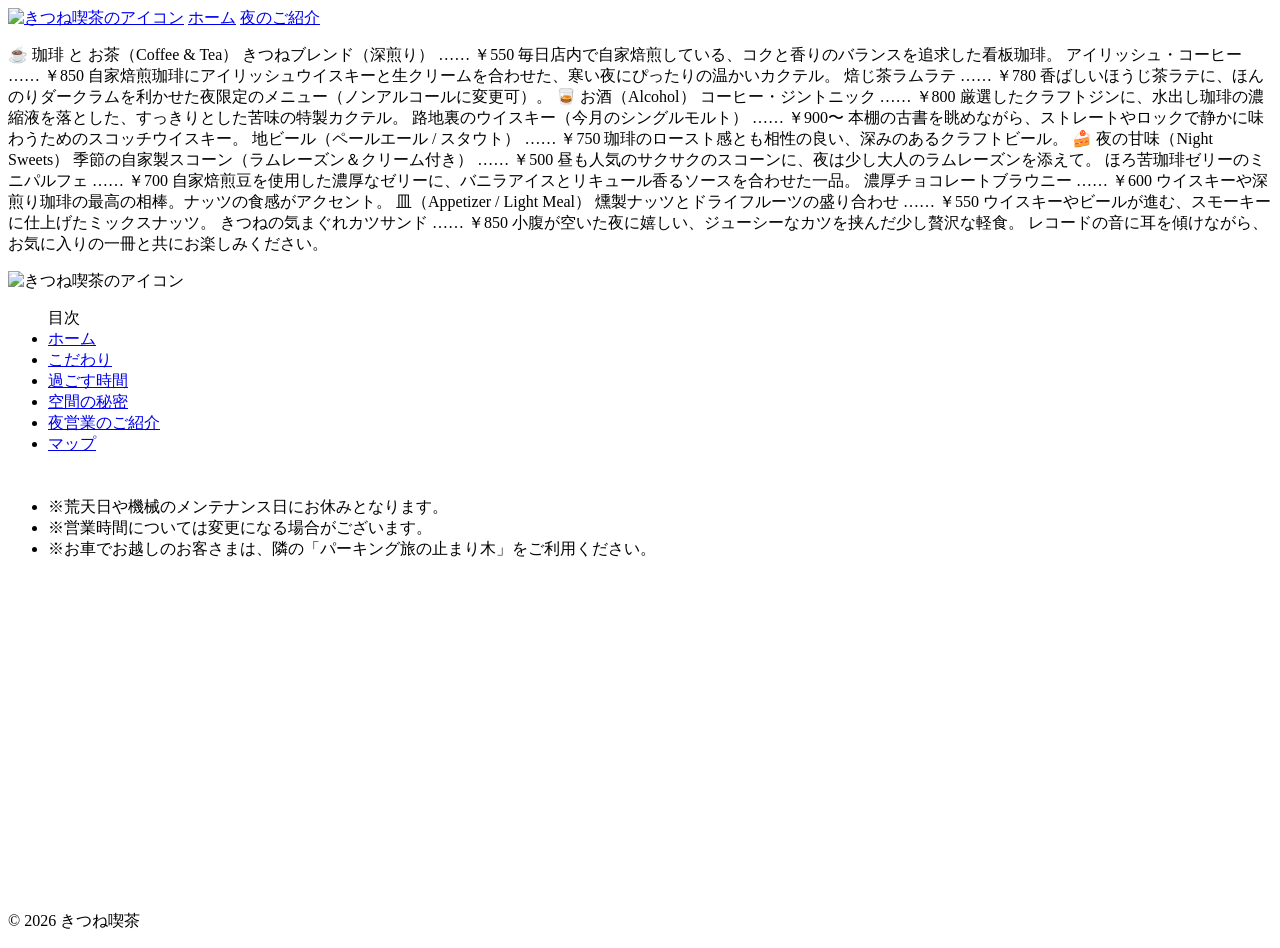
==== menyu.html @ b30e99c3 "flirst commit" ====
<!DOCTYPE html>
<html lang="en">
<head>
    <meta charset="UTF-8">
    <meta name="viewport" content="width=device-width, initial-scale=1.0">
    <title>きつね喫茶</title>

    <!-- ファビコン -->
    <link rel="icon" href="iamge/キツネアイコン3.png" type="image/png">

    <!-- リセットCSS -->
    <link rel="stylesheet" href="reset.css">

    <!-- CSS適用 -->
    <link rel="stylesheet" href="defolt.css">
</head>

<body>
    <!--! header -->
    <header>
        <!-- アイコン表示 -->
       <a href="カフェきつね.html"><img src="iamge/きつね喫茶アイコン.png" alt="きつね喫茶のアイコン"></a>

       <!-- 項目表示 -->
       <a href="カフェきつね.html">ホーム</a>
       <a href="Yoru.html">夜のご紹介</a>
    </header>

       <!--! main -->
    <main>
        <p>
            ☕ 珈琲 と お茶（Coffee & Tea）
きつねブレンド（深煎り） …… ￥550

毎日店内で自家焙煎している、コクと香りのバランスを追求した看板珈琲。

アイリッシュ・コーヒー …… ￥850

自家焙煎珈琲にアイリッシュウイスキーと生クリームを合わせた、寒い夜にぴったりの温かいカクテル。

焙じ茶ラムラテ …… ￥780

香ばしいほうじ茶ラテに、ほんのりダークラムを利かせた夜限定のメニュー（ノンアルコールに変更可）。

🥃 お酒（Alcohol）
コーヒー・ジントニック …… ￥800

厳選したクラフトジンに、水出し珈琲の濃縮液を落とした、すっきりとした苦味の特製カクテル。

路地裏のウイスキー（今月のシングルモルト） …… ￥900〜

本棚の古書を眺めながら、ストレートやロックで静かに味わうためのスコッチウイスキー。

地ビール（ペールエール / スタウト） …… ￥750

珈琲のロースト感とも相性の良い、深みのあるクラフトビール。

🍰 夜の甘味（Night Sweets）
季節の自家製スコーン（ラムレーズン＆クリーム付き） …… ￥500

昼も人気のサクサクのスコーンに、夜は少し大人のラムレーズンを添えて。

ほろ苦珈琲ゼリーのミニパルフェ …… ￥700

自家焙煎豆を使用した濃厚なゼリーに、バニラアイスとリキュール香るソースを合わせた一品。

濃厚チョコレートブラウニー …… ￥600

ウイスキーや深煎り珈琲の最高の相棒。ナッツの食感がアクセント。

皿（Appetizer / Light Meal）
燻製ナッツとドライフルーツの盛り合わせ …… ￥550

ウイスキーやビールが進む、スモーキーに仕上げたミックスナッツ。

きつねの気まぐれカツサンド …… ￥850

小腹が空いた夜に嬉しい、ジューシーなカツを挟んだ少し贅沢な軽食。

レコードの音に耳を傾けながら、お気に入りの一冊と共にお楽しみください。
        </p>
    </main>

    <!--! footer -->
    <footer>
        <!-- アイコン表示 -->
        <img src="iamge/きつね喫茶アイコン.png" alt="きつね喫茶のアイコン">

        <!-- 目次 -->
       <ul>目次
        <li><a href="カフェきつね.html">ホーム</a></li>
        <li><a href="#こだわり">こだわり</a></li>
        <li><a href="過ごす時間">過ごす時間</a></li>
        <li><a href="空間の秘密">空間の秘密</a></li>
        <li><a href="夜営業のご紹介">夜営業のご紹介</a></li>
        <li><a href="マップ">マップ</a></li>
       </ul>

       <!-- 表 -->
        <table>
        <tr>
            <th></th>
            <th></th>
        </tr>
        <tr>
            <td></td>
            <td></td>
        </tr>
        </table>

        <!-- 注意書き -->
         <ul>
            <li>※荒天日や機械のメンテナンス日にお休みとなります。</li>
            <li>※営業時間については変更になる場合がございます。</li>
            <li>※お車でお越しのお客さまは、隣の「パーキング旅の止まり木」をご利用ください。</li>
        </ul>

        <!-- インスタ -->
        <iframe width="560" height="315" src="https://www.youtube.com/embed/iNU5UmIsw38?si=gZ3NhT0NvQMyw4Yq" title="YouTube video player" frameborder="0" allow="accelerometer; autoplay; clipboard-write; encrypted-media; gyroscope; picture-in-picture; web-share" referrerpolicy="strict-origin-when-cross-origin" allowfullscreen></iframe>
        
        <!-- コピーライト -->
        <p>&copy; 2026 きつね喫茶</p>
    </footer>
</body>
</html>
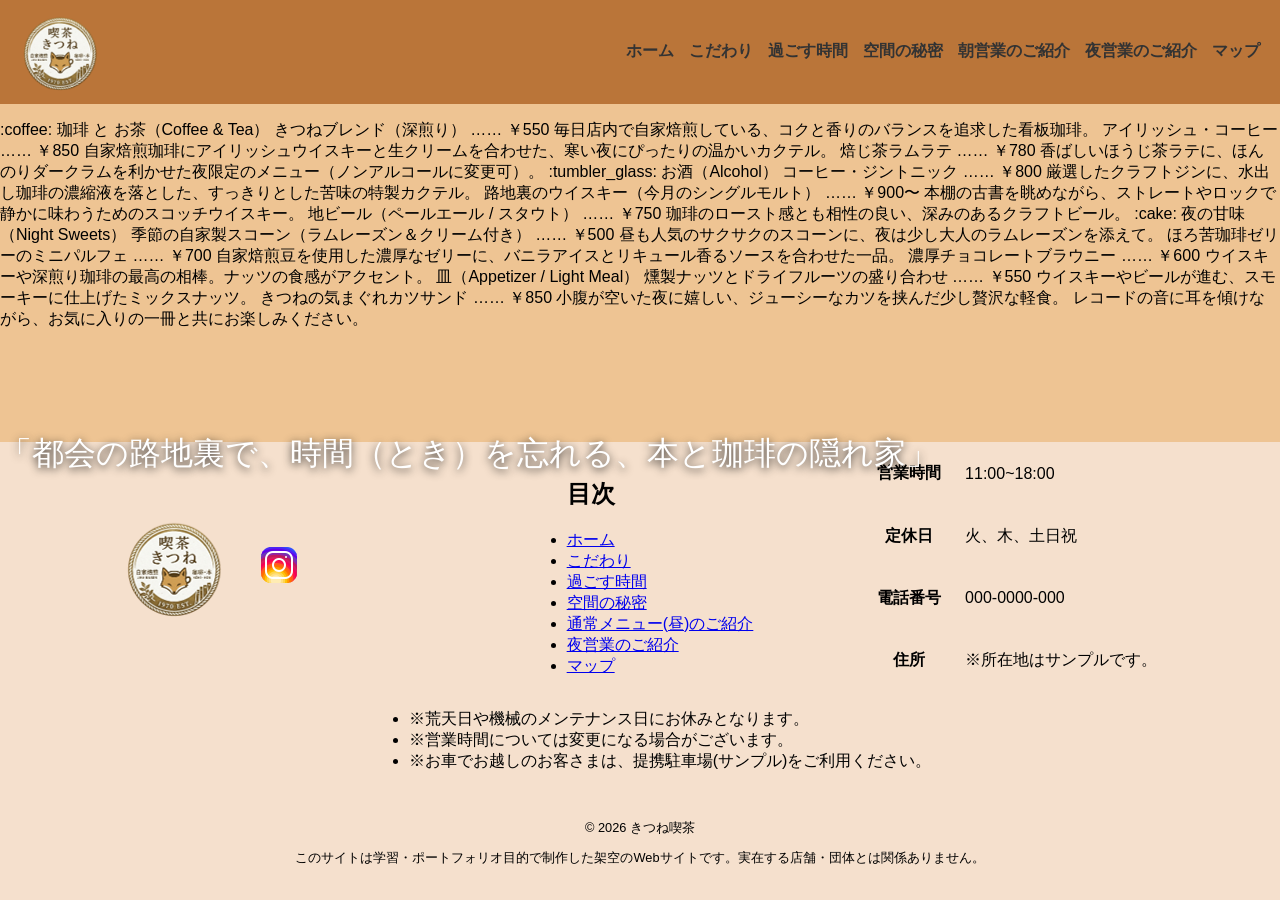
==== commit 3866abe3: "subcommit" ====
--- a/menyu.html
+++ b/menyu.html
@@ -6,120 +6,155 @@
     <title>きつね喫茶</title>
 
     <!-- ファビコン -->
-    <link rel="icon" href="iamge/キツネアイコン3.png" type="image/png">
+    <link rel="icon" href="image/キツネアイコン3.png" type="image/png">
 
     <!-- リセットCSS -->
     <link rel="stylesheet" href="reset.css">
 
     <!-- CSS適用 -->
-    <link rel="stylesheet" href="defolt.css">
+    <link rel="stylesheet" href="css/menyu.css">
 </head>
 
 <body>
     <!--! header -->
     <header>
+    <nav>
         <!-- アイコン表示 -->
-       <a href="カフェきつね.html"><img src="iamge/きつね喫茶アイコン.png" alt="きつね喫茶のアイコン"></a>
-
+       <a class="logo" href="index.html">
+            <img src="image/きつね喫茶アイコン.png" alt="きつね喫茶のアイコン">
+        </a>
+        
        <!-- 項目表示 -->
-       <a href="カフェきつね.html">ホーム</a>
-       <a href="Yoru.html">夜のご紹介</a>
+        <ul class="nav-menu">
+        <li><a href="index.html">ホーム</a></li>
+        <li><a href="#こだわり">こだわり</a></li>
+        <li><a href="#過ごす時間">過ごす時間</a></li>
+        <li><a href="#空間の秘密">空間の秘密</a></li>
+        <li><a href="#通常メニュー(昼)のご紹介">朝営業のご紹介</a></li>
+        <li><a href="#夜営業のご紹介">夜営業のご紹介</a></li>
+        <li><a href="#マップ">マップ</a></li>
+       </ul>
+    </nav>
+    <!-- コンセプトテキスト -->
+        <p class="MainConcept">「都会の路地裏で、時間（とき）を忘れる、本と珈琲の隠れ家」</p>
     </header>
 
-       <!--! main -->
+    <!--! main -->
     <main>
         <p>
-            ☕ 珈琲 と お茶（Coffee & Tea）
-きつねブレンド（深煎り） …… ￥550
+        :coffee: 
+        珈琲 と お茶（Coffee & Tea）
+        きつねブレンド（深煎り） …… ￥550
 
-毎日店内で自家焙煎している、コクと香りのバランスを追求した看板珈琲。
+        毎日店内で自家焙煎している、コクと香りのバランスを追求した看板珈琲。
 
-アイリッシュ・コーヒー …… ￥850
+        アイリッシュ・コーヒー …… ￥850
 
-自家焙煎珈琲にアイリッシュウイスキーと生クリームを合わせた、寒い夜にぴったりの温かいカクテル。
+        自家焙煎珈琲にアイリッシュウイスキーと生クリームを合わせた、寒い夜にぴったりの温かいカクテル。
 
-焙じ茶ラムラテ …… ￥780
+        焙じ茶ラムラテ …… ￥780
 
-香ばしいほうじ茶ラテに、ほんのりダークラムを利かせた夜限定のメニュー（ノンアルコールに変更可）。
+        香ばしいほうじ茶ラテに、ほんのりダークラムを利かせた夜限定のメニュー（ノンアルコールに変更可）。
 
-🥃 お酒（Alcohol）
-コーヒー・ジントニック …… ￥800
+        :tumbler_glass: お酒（Alcohol）
+        コーヒー・ジントニック …… ￥800
 
-厳選したクラフトジンに、水出し珈琲の濃縮液を落とした、すっきりとした苦味の特製カクテル。
+        厳選したクラフトジンに、水出し珈琲の濃縮液を落とした、すっきりとした苦味の特製カクテル。
 
-路地裏のウイスキー（今月のシングルモルト） …… ￥900〜
+        路地裏のウイスキー（今月のシングルモルト） …… ￥900〜
 
-本棚の古書を眺めながら、ストレートやロックで静かに味わうためのスコッチウイスキー。
+        本棚の古書を眺めながら、ストレートやロックで静かに味わうためのスコッチウイスキー。
 
-地ビール（ペールエール / スタウト） …… ￥750
+        地ビール（ペールエール / スタウト） …… ￥750
 
-珈琲のロースト感とも相性の良い、深みのあるクラフトビール。
+        珈琲のロースト感とも相性の良い、深みのあるクラフトビール。
 
-🍰 夜の甘味（Night Sweets）
-季節の自家製スコーン（ラムレーズン＆クリーム付き） …… ￥500
+        :cake: 夜の甘味（Night Sweets）
+        季節の自家製スコーン（ラムレーズン＆クリーム付き） …… ￥500
 
-昼も人気のサクサクのスコーンに、夜は少し大人のラムレーズンを添えて。
+        昼も人気のサクサクのスコーンに、夜は少し大人のラムレーズンを添えて。
 
-ほろ苦珈琲ゼリーのミニパルフェ …… ￥700
+        ほろ苦珈琲ゼリーのミニパルフェ …… ￥700
 
-自家焙煎豆を使用した濃厚なゼリーに、バニラアイスとリキュール香るソースを合わせた一品。
+        自家焙煎豆を使用した濃厚なゼリーに、バニラアイスとリキュール香るソースを合わせた一品。
 
-濃厚チョコレートブラウニー …… ￥600
+        濃厚チョコレートブラウニー …… ￥600
 
-ウイスキーや深煎り珈琲の最高の相棒。ナッツの食感がアクセント。
+        ウイスキーや深煎り珈琲の最高の相棒。ナッツの食感がアクセント。
 
-皿（Appetizer / Light Meal）
-燻製ナッツとドライフルーツの盛り合わせ …… ￥550
+        皿（Appetizer / Light Meal）
+        燻製ナッツとドライフルーツの盛り合わせ …… ￥550
 
-ウイスキーやビールが進む、スモーキーに仕上げたミックスナッツ。
+        ウイスキーやビールが進む、スモーキーに仕上げたミックスナッツ。
 
-きつねの気まぐれカツサンド …… ￥850
+        きつねの気まぐれカツサンド …… ￥850
 
-小腹が空いた夜に嬉しい、ジューシーなカツを挟んだ少し贅沢な軽食。
+        小腹が空いた夜に嬉しい、ジューシーなカツを挟んだ少し贅沢な軽食。
 
-レコードの音に耳を傾けながら、お気に入りの一冊と共にお楽しみください。
+        レコードの音に耳を傾けながら、お気に入りの一冊と共にお楽しみください。
         </p>
     </main>
 
     <!--! footer -->
     <footer>
+    <div class="footer_container">
+        <div class="item">
         <!-- アイコン表示 -->
-        <img src="iamge/きつね喫茶アイコン.png" alt="きつね喫茶のアイコン">
+        <img src="image/きつね喫茶アイコン.png" calt="きつね喫茶のアイコン"class="icon_img">
+
+        <!-- インスタ -->
+        <a href="https://www.instagram.com/p/DavCyarP1g-/?utm_source=ig_web_copy_link&igsh=NTc4MTIwNjQ2YQ=="><img src="image/icons8-インスタグラム-48.png" alt="インスタグラムのアイコン"></a>
+        </div>
 
         <!-- 目次 -->
-       <ul>目次
-        <li><a href="カフェきつね.html">ホーム</a></li>
+         <div class="item">
+       <ul><h2>目次</h2>
+        <li><a href="index.html">ホーム</a></li>
         <li><a href="#こだわり">こだわり</a></li>
-        <li><a href="過ごす時間">過ごす時間</a></li>
-        <li><a href="空間の秘密">空間の秘密</a></li>
-        <li><a href="夜営業のご紹介">夜営業のご紹介</a></li>
-        <li><a href="マップ">マップ</a></li>
+        <li><a href="#過ごす時間">過ごす時間</a></li>
+        <li><a href="#空間の秘密">空間の秘密</a></li>
+        <li><a href="#通常メニュー(昼)のご紹介">通常メニュー(昼)のご紹介</a></li>
+        <li><a href="#夜営業のご紹介">夜営業のご紹介</a></li>
+        <li><a href="#マップ">マップ</a></li>
        </ul>
+       </div>
+
 
        <!-- 表 -->
         <table>
         <tr>
-            <th></th>
-            <th></th>
+            <th>営業時間</th>
+            <td>11:00~18:00</td>
         </tr>
         <tr>
-            <td></td>
-            <td></td>
+            <th>定休日</th>
+            <td>火、木、土日祝</td>
+        </tr>
+        <tr>
+            <th>電話番号</th>
+            <td>000-0000-000</td>
+        </tr>
+        <tr>
+            <th>住所</th>
+            <td>※所在地はサンプルです。</td>
         </tr>
         </table>
-
+        </div>
         <!-- 注意書き -->
+         <div class="tyuui">
          <ul>
             <li>※荒天日や機械のメンテナンス日にお休みとなります。</li>
             <li>※営業時間については変更になる場合がございます。</li>
-            <li>※お車でお越しのお客さまは、隣の「パーキング旅の止まり木」をご利用ください。</li>
+            <li>※お車でお越しのお客さまは、提携駐車場(サンプル)をご利用ください。</li>
         </ul>
+        </div>
 
-        <!-- インスタ -->
-        <iframe width="560" height="315" src="https://www.youtube.com/embed/iNU5UmIsw38?si=gZ3NhT0NvQMyw4Yq" title="YouTube video player" frameborder="0" allow="accelerometer; autoplay; clipboard-write; encrypted-media; gyroscope; picture-in-picture; web-share" referrerpolicy="strict-origin-when-cross-origin" allowfullscreen></iframe>
         
         <!-- コピーライト -->
+         <div class="copy">
         <p>&copy; 2026 きつね喫茶</p>
+        <p>このサイトは学習・ポートフォリオ目的で制作した架空のWebサイトです。実在する店舗・団体とは関係ありません。</p>
+        </div>
     </footer>
 </body>
 </html>
--- a/css/menyu.css
+++ b/css/menyu.css
@@ -0,0 +1,244 @@
+@charset "UTF-8";
+
+/* 全体の設定 */
+
+body{
+    font-family: sans-serif;
+    margin: 0;
+    background-color: rgb(238, 196, 147);
+    width: 100%;
+    
+}
+
+.text_tyuuou{
+    text-align: center;
+    margin: 15px 0;
+}
+
+.img_tyuuou{
+    margin: 0 auto;
+}
+
+/* footerを一番下にする設定 */
+body {
+  margin: 0;
+  display: flex;
+  flex-direction: column;
+  min-height: 100vh; /* 画面全体の高さを最低限確保する */
+}
+
+main {
+  flex: 1; /* 残りのスペースをmainがすべて引き伸ばして埋める */
+}
+
+/** header */
+
+/* header {
+    background-image: url(../image/試作3.jgp.jpg);
+    background-repeat: no-repeat;
+    background-size: cover;
+    background-position: center;
+    height: 600px;
+    position: relative; 
+} */
+
+/* ナビゲーションメニュー */
+nav {
+    position: sticky;
+    top: 0;
+    z-index: 1000;
+    display: flex;
+    justify-content: space-between; /* ロゴを左、メニューを右に */
+    align-items: center;
+    background-color: rgb(186, 117, 57); /* 帯の背景色 */
+    padding: 10px 20px;
+    width: 100%;
+    box-sizing: border-box
+}
+/* メニューの横並び */
+.nav-menu {
+    display: flex;
+    list-style: none;
+    gap: 15px;
+    margin: 0;
+}
+
+.nav-menu a {
+    text-decoration: none;
+    color: #333;
+    font-weight: bold;
+}
+
+/* アイコン、ロゴ */
+.logo {
+    /* 変更箇所: fixedを削除し、flexの子要素として配置 */
+    position: static; 
+    display: flex;
+    align-items: center;
+}
+
+.logo img {
+    width: 80px;
+}
+
+/* --- コンセプトテキスト --- */
+.MainConcept {
+    position: absolute;
+    top: 400px;
+    font-size: 2rem;
+    color: #FFFFFF;
+    text-shadow: 0 2px 8px rgba(0, 0, 0, 0.85);
+}
+
+/** main */
+
+
+
+/** footer */
+
+footer{
+    background-color: rgb(245, 224, 205);
+}
+
+.footer_container{
+    display: grid;
+    grid-template-columns: 1fr 1fr 1fr;
+}
+.item{
+    display: flex;
+    gap: 30px;
+    justify-content: center;
+    align-items: center;
+}
+
+.icon_img{
+    width: 102px;
+    height: 107px;
+}
+
+h3{
+    margin: 0;
+}
+table {
+    width: 100%;
+}
+
+th{
+    white-space: nowrap;
+}
+
+
+.tyuui{
+  width: fit-content; /* 中身の最大幅に合わせる*/
+  margin: 0 auto;     /*上下は0、左右を自動中央揃え */
+  padding-left: 20px; /* 箇条書きのポインタ（点）のスペース */
+}
+
+.copy{
+text-align: center;
+    padding: 20px 0;
+    font-size: 0.8rem;
+}
+
+/* ページ内リンク */
+#こだわり{
+
+}
+
+#過ごす時間{
+
+}
+
+#空間の秘密{
+
+}
+
+#マップ{
+
+}
+
+#夜営業のご紹介{
+
+}
+
+#朝営業のご紹介{
+
+}
+
+/* スマホ版表示 */
+@media (max-width: 700px) {
+
+    /* header */
+    header{
+        min-height: 400px; 
+    }
+
+    nav {
+        flex-wrap: wrap;
+        justify-content: center;
+        gap: 10px;
+    }
+    .nav-menu {
+        flex-wrap: wrap;
+        justify-content: center;
+        gap: 8px 14px;
+        font-size: 0.8rem;
+    }
+    .logo img {
+        width: 50px;
+    }
+    header {
+        height: auto;
+        padding-bottom: 30px;
+    }
+    .MainConcept {
+        position: static;
+        margin-top: 150px;
+        font-size: 1.2rem;
+        text-align: center;
+        padding: 0 15px;
+    }
+    /* main */
+    .container {
+        flex-direction: column;
+        align-items: flex-start;
+    }
+    .container img {
+        width: 100%;
+        max-width: 100%;
+        height: auto;
+    }
+    .two_img_right {
+        order: 0; /* 画像を上にしたいので順番をリセット */
+    }
+    .one {
+        order: 1; /* テキストは画像の後(下)に来るように */
+    }
+    main h2 {
+        text-align: center;
+    }
+    .text_right {
+        text-align: center;
+    }
+    /* 朝営業、夜営業の画像調整 */
+    .eigyou_img img {
+    width: 100%;
+    height: 300px;
+    object-fit: cover;
+    object-position: center; /* 画像の右側を優先して見せる */
+    }
+    /* マップのサイズ調整 */
+    .map_tyuuou {
+        width: 100%;
+        height: 300px;
+        max-width: 100%;
+    }
+    /* footerの調整 */
+    .footer_container {
+
+        grid-template-columns: 1fr; /* 3列 → 1列に */
+
+        gap: 20px;
+
+    }
+}
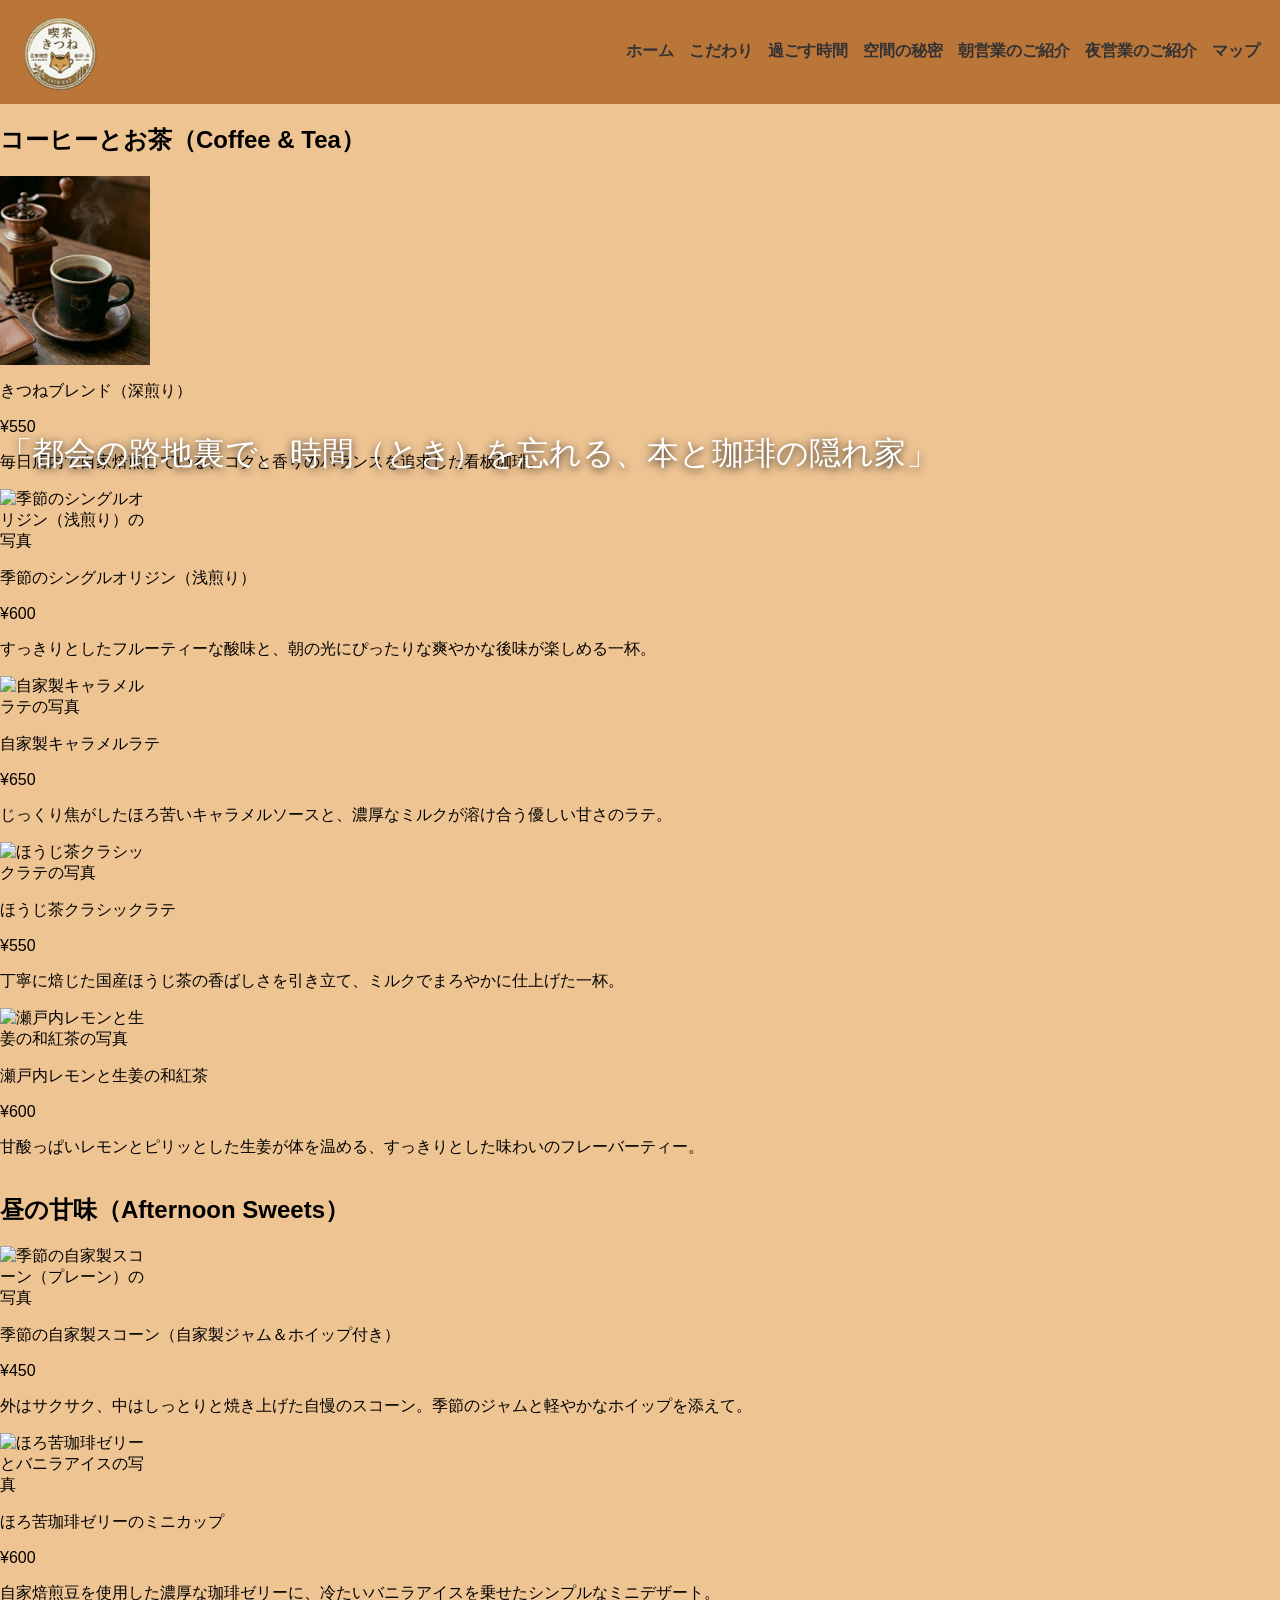
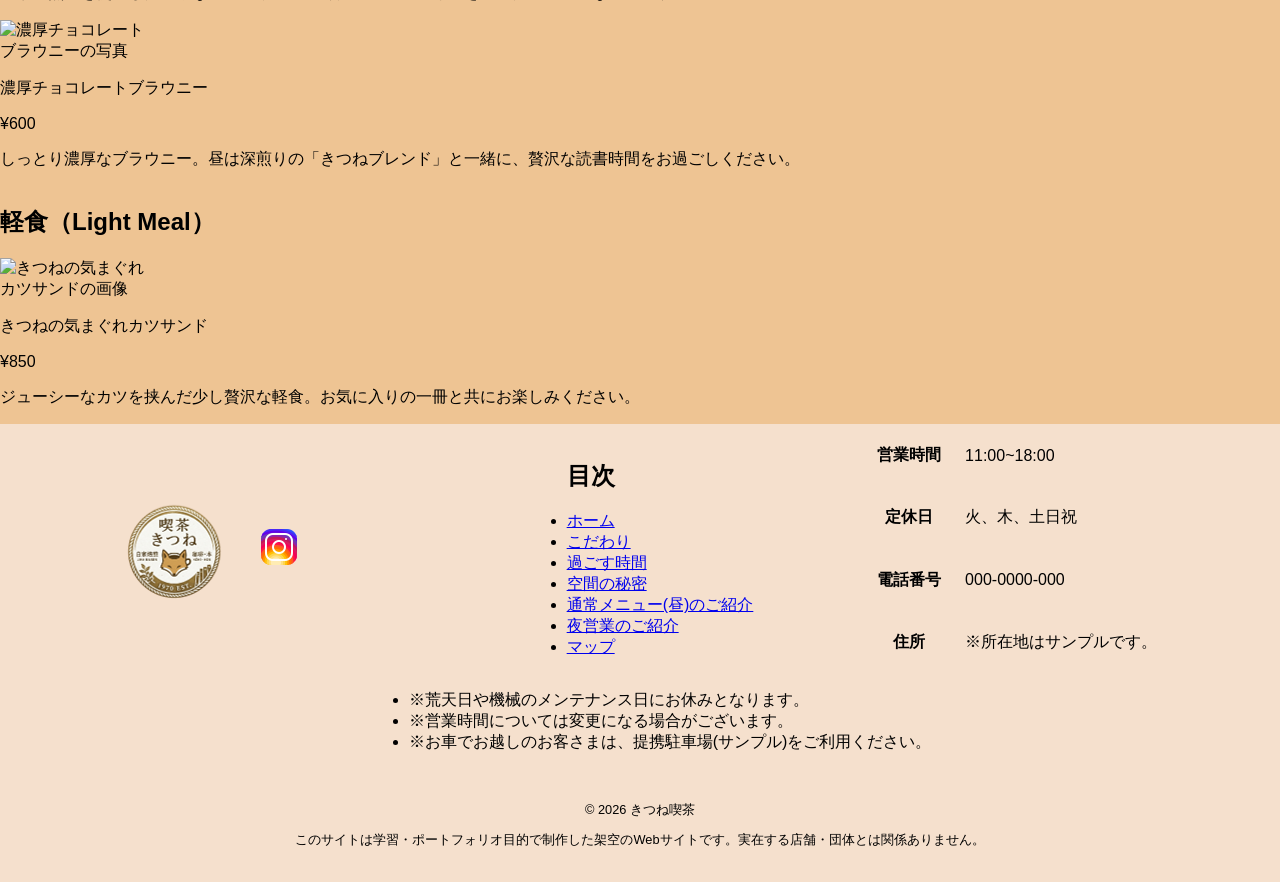
==== commit 8666ff19: "before img" ====
--- a/menyu.html
+++ b/menyu.html
@@ -1,5 +1,6 @@
 <!DOCTYPE html>
 <html lang="en">
+
 <head>
     <meta charset="UTF-8">
     <meta name="viewport" content="width=device-width, initial-scale=1.0">
@@ -18,143 +19,194 @@
 <body>
     <!--! header -->
     <header>
-    <nav>
-        <!-- アイコン表示 -->
-       <a class="logo" href="index.html">
-            <img src="image/きつね喫茶アイコン.png" alt="きつね喫茶のアイコン">
-        </a>
-        
-       <!-- 項目表示 -->
-        <ul class="nav-menu">
-        <li><a href="index.html">ホーム</a></li>
-        <li><a href="#こだわり">こだわり</a></li>
-        <li><a href="#過ごす時間">過ごす時間</a></li>
-        <li><a href="#空間の秘密">空間の秘密</a></li>
-        <li><a href="#通常メニュー(昼)のご紹介">朝営業のご紹介</a></li>
-        <li><a href="#夜営業のご紹介">夜営業のご紹介</a></li>
-        <li><a href="#マップ">マップ</a></li>
-       </ul>
-    </nav>
-    <!-- コンセプトテキスト -->
+        <nav>
+            <!-- アイコン表示 -->
+            <a class="logo" href="index.html">
+                <img src="image/きつね喫茶アイコン.png" alt="きつね喫茶のアイコン">
+            </a>
+
+            <!-- 項目表示 -->
+            <ul class="nav-menu">
+                <li><a href="index.html">ホーム</a></li>
+                <li><a href="#こだわり">こだわり</a></li>
+                <li><a href="#過ごす時間">過ごす時間</a></li>
+                <li><a href="#空間の秘密">空間の秘密</a></li>
+                <li><a href="#通常メニュー(昼)のご紹介">朝営業のご紹介</a></li>
+                <li><a href="#夜営業のご紹介">夜営業のご紹介</a></li>
+                <li><a href="#マップ">マップ</a></li>
+            </ul>
+        </nav>
+        <!-- コンセプトテキスト -->
         <p class="MainConcept">「都会の路地裏で、時間（とき）を忘れる、本と珈琲の隠れ家」</p>
     </header>
 
     <!--! main -->
     <main>
-        <p>
-        :coffee: 
-        珈琲 と お茶（Coffee & Tea）
-        きつねブレンド（深煎り） …… ￥550
-
-        毎日店内で自家焙煎している、コクと香りのバランスを追求した看板珈琲。
-
-        アイリッシュ・コーヒー …… ￥850
-
-        自家焙煎珈琲にアイリッシュウイスキーと生クリームを合わせた、寒い夜にぴったりの温かいカクテル。
-
-        焙じ茶ラムラテ …… ￥780
-
-        香ばしいほうじ茶ラテに、ほんのりダークラムを利かせた夜限定のメニュー（ノンアルコールに変更可）。
-
-        :tumbler_glass: お酒（Alcohol）
-        コーヒー・ジントニック …… ￥800
-
-        厳選したクラフトジンに、水出し珈琲の濃縮液を落とした、すっきりとした苦味の特製カクテル。
-
-        路地裏のウイスキー（今月のシングルモルト） …… ￥900〜
-
-        本棚の古書を眺めながら、ストレートやロックで静かに味わうためのスコッチウイスキー。
-
-        地ビール（ペールエール / スタウト） …… ￥750
-
-        珈琲のロースト感とも相性の良い、深みのあるクラフトビール。
-
-        :cake: 夜の甘味（Night Sweets）
-        季節の自家製スコーン（ラムレーズン＆クリーム付き） …… ￥500
-
-        昼も人気のサクサクのスコーンに、夜は少し大人のラムレーズンを添えて。
-
-        ほろ苦珈琲ゼリーのミニパルフェ …… ￥700
-
-        自家焙煎豆を使用した濃厚なゼリーに、バニラアイスとリキュール香るソースを合わせた一品。
-
-        濃厚チョコレートブラウニー …… ￥600
-
-        ウイスキーや深煎り珈琲の最高の相棒。ナッツの食感がアクセント。
-
-        皿（Appetizer / Light Meal）
-        燻製ナッツとドライフルーツの盛り合わせ …… ￥550
-
-        ウイスキーやビールが進む、スモーキーに仕上げたミックスナッツ。
-
-        きつねの気まぐれカツサンド …… ￥850
-
-        小腹が空いた夜に嬉しい、ジューシーなカツを挟んだ少し贅沢な軽食。
-
-        レコードの音に耳を傾けながら、お気に入りの一冊と共にお楽しみください。
-        </p>
+        <!-- カテゴリ -->
+        <h2>コーヒーとお茶（Coffee & Tea）</h2>
+        <div class="coffee_gintonic">
+            <!-- きつねブレンド（深煎り） -->
+            <div class="menyu_item">
+                <img class="img_size" src="image/ktune_simple.png" alt="きつねブレンド（深煎り）の写真">
+                <div class="menyu_body">
+                    <p class="menyu_name">きつねブレンド（深煎り）</p>
+                    <p class="menyu_price">¥550</p>
+                    <p class="menyu_describe">毎日店内で自家焙煎している、コクと香りのバランスを追求した看板珈琲。</p>
+                </div>
+            </div>
+
+            <!-- 季節のシングルオリジン（浅煎り） -->
+            <div class="menyu_item">
+                <img class="img_size" src="image/single_origin.png" alt="季節のシングルオリジン（浅煎り）の写真">
+                <div class="menyu_body">
+                    <p class="menyu_name">季節のシングルオリジン（浅煎り）</p>
+                    <p class="menyu_price">¥600</p>
+                    <p class="menyu_describe">すっきりとしたフルーティーな酸味と、朝の光にぴったりな爽やかな後味が楽しめる一杯。</p>
+                </div>
+            </div>
+
+            <!-- 自家製キャラメルラテ -->
+            <div class="menyu_item">
+                <img class="img_size" src="image/caramel_latte.png" alt="自家製キャラメルラテの写真">
+                <div class="menyu_body">
+                    <p class="menyu_name">自家製キャラメルラテ</p>
+                    <p class="menyu_price">¥650</p>
+                    <p class="menyu_describe">じっくり焦がしたほろ苦いキャラメルソースと、濃厚なミルクが溶け合う優しい甘さのラテ。</p>
+                </div>
+            </div>
+
+            <!-- ほうじ茶クラシックラテ -->
+            <div class="menyu_item">
+                <img class="img_size" src="image/hojicha_latte.png" alt="ほうじ茶クラシックラテの写真">
+                <div class="menyu_body">
+                    <p class="menyu_name">ほうじ茶クラシックラテ</p>
+                    <p class="menyu_price">¥550</p>
+                    <p class="menyu_describe">丁寧に焙じた国産ほうじ茶の香ばしさを引き立て、ミルクでまろやかに仕上げた一杯。</p>
+                </div>
+            </div>
+
+            <!-- 瀬戸内レモンと生姜の和紅茶 -->
+            <div class="menyu_item">
+                <img class="img_size" src="image/wakocha.png" alt="瀬戸内レモンと生姜の和紅茶の写真">
+                <div class="menyu_body">
+                    <p class="menyu_name">瀬戸内レモンと生姜の和紅茶</p>
+                    <p class="menyu_price">¥600</p>
+                    <p class="menyu_describe">甘酸っぱいレモンとピリッとした生姜が体を温める、すっきりとした味わいのフレーバーティー。</p>
+                </div>
+            </div>
+        </div>
+        <!-- カテゴリ -->
+        <h2>昼の甘味（Afternoon Sweets）</h2>
+        <div class="AfternoonSweets_grid">
+        <!-- 季節の自家製スコーン（プレーン） -->
+            <div class="menyu_item">
+                <img class="img_size" src="image/scone_plain.png" alt="季節の自家製スコーン（プレーン）の写真">
+                <div class="menyu_body">
+                    <p class="menyu_name">季節の自家製スコーン（自家製ジャム＆ホイップ付き）</p>
+                    <p class="menyu_price">¥450</p>
+                    <p class="menyu_describe">外はサクサク、中はしっとりと焼き上げた自慢のスコーン。季節のジャムと軽やかなホイップを添えて。</p>
+                </div>
+            </div>
+
+        <!-- ほろ苦珈琲ゼリーとバニラアイス -->
+            <div class="menyu_item">
+                <img class="img_size" src="image/coffee_jelly_day.png" alt="ほろ苦珈琲ゼリーとバニラアイスの写真">
+                <div class="menyu_body">
+                    <p class="menyu_name">ほろ苦珈琲ゼリーのミニカップ</p>
+                    <p class="menyu_price">¥600</p>
+                    <p class="menyu_describe">自家焙煎豆を使用した濃厚な珈琲ゼリーに、冷たいバニラアイスを乗せたシンプルなミニデザート。</p>
+                </div>
+            </div>
+
+        <!-- 濃厚チョコレートブラウニー -->
+            <div class="menyu_item">
+                <img class="img_size" src="image/brownie.png" alt="濃厚チョコレートブラウニーの写真">
+                <div class="menyu_body">
+                    <p class="menyu_name">濃厚チョコレートブラウニー</p>
+                    <p class="menyu_price">¥600</p>
+                    <p class="menyu_describe">しっとり濃厚なブラウニー。昼は深煎りの「きつねブレンド」と一緒に、贅沢な読書時間をお過ごしください。</p>
+                </div>
+            </div>
+        </div>
+        
+        <!-- カテゴリ -->
+        <h2>軽食（Light Meal）</h2>
+        <div class="LightMeal_grid">
+            <!-- きつねの気まぐれカツサンド -->
+            <div class="menyu_item">
+                <img class="img_size" src="image/katsu_sandwich.png" alt="きつねの気まぐれカツサンドの画像">
+                <div class="menyu_body">
+                    <p class="menyu_name">きつねの気まぐれカツサンド</p>
+                    <p class="menyu_price">¥850</p>
+                    <p class="menyu_describe">ジューシーなカツを挟んだ少し贅沢な軽食。お気に入りの一冊と共にお楽しみください。</p>
+                </div>
+            </div>
+        </div>
     </main>
 
     <!--! footer -->
     <footer>
-    <div class="footer_container">
-        <div class="item">
-        <!-- アイコン表示 -->
-        <img src="image/きつね喫茶アイコン.png" calt="きつね喫茶のアイコン"class="icon_img">
-
-        <!-- インスタ -->
-        <a href="https://www.instagram.com/p/DavCyarP1g-/?utm_source=ig_web_copy_link&igsh=NTc4MTIwNjQ2YQ=="><img src="image/icons8-インスタグラム-48.png" alt="インスタグラムのアイコン"></a>
-        </div>
-
-        <!-- 目次 -->
-         <div class="item">
-       <ul><h2>目次</h2>
-        <li><a href="index.html">ホーム</a></li>
-        <li><a href="#こだわり">こだわり</a></li>
-        <li><a href="#過ごす時間">過ごす時間</a></li>
-        <li><a href="#空間の秘密">空間の秘密</a></li>
-        <li><a href="#通常メニュー(昼)のご紹介">通常メニュー(昼)のご紹介</a></li>
-        <li><a href="#夜営業のご紹介">夜営業のご紹介</a></li>
-        <li><a href="#マップ">マップ</a></li>
-       </ul>
-       </div>
-
-
-       <!-- 表 -->
-        <table>
-        <tr>
-            <th>営業時間</th>
-            <td>11:00~18:00</td>
-        </tr>
-        <tr>
-            <th>定休日</th>
-            <td>火、木、土日祝</td>
-        </tr>
-        <tr>
-            <th>電話番号</th>
-            <td>000-0000-000</td>
-        </tr>
-        <tr>
-            <th>住所</th>
-            <td>※所在地はサンプルです。</td>
-        </tr>
-        </table>
+        <div class="footer_container">
+            <div class="item">
+                <!-- アイコン表示 -->
+                <img src="image/きつね喫茶アイコン.png" calt="きつね喫茶のアイコン" class="icon_img">
+
+                <!-- インスタ -->
+                <a href="https://www.instagram.com/p/DavCyarP1g-/?utm_source=ig_web_copy_link&igsh=NTc4MTIwNjQ2YQ=="><img
+                        src="image/icons8-インスタグラム-48.png" alt="インスタグラムのアイコン"></a>
+            </div>
+
+            <!-- 目次 -->
+            <div class="item">
+                <ul>
+                    <h2>目次</h2>
+                    <li><a href="index.html">ホーム</a></li>
+                    <li><a href="#こだわり">こだわり</a></li>
+                    <li><a href="#過ごす時間">過ごす時間</a></li>
+                    <li><a href="#空間の秘密">空間の秘密</a></li>
+                    <li><a href="#通常メニュー(昼)のご紹介">通常メニュー(昼)のご紹介</a></li>
+                    <li><a href="#夜営業のご紹介">夜営業のご紹介</a></li>
+                    <li><a href="#マップ">マップ</a></li>
+                </ul>
+            </div>
+
+
+            <!-- 表 -->
+            <table>
+                <tr>
+                    <th>営業時間</th>
+                    <td>11:00~18:00</td>
+                </tr>
+                <tr>
+                    <th>定休日</th>
+                    <td>火、木、土日祝</td>
+                </tr>
+                <tr>
+                    <th>電話番号</th>
+                    <td>000-0000-000</td>
+                </tr>
+                <tr>
+                    <th>住所</th>
+                    <td>※所在地はサンプルです。</td>
+                </tr>
+            </table>
         </div>
         <!-- 注意書き -->
-         <div class="tyuui">
-         <ul>
-            <li>※荒天日や機械のメンテナンス日にお休みとなります。</li>
-            <li>※営業時間については変更になる場合がございます。</li>
-            <li>※お車でお越しのお客さまは、提携駐車場(サンプル)をご利用ください。</li>
-        </ul>
-        </div>
-
-        
+        <div class="tyuui">
+            <ul>
+                <li>※荒天日や機械のメンテナンス日にお休みとなります。</li>
+                <li>※営業時間については変更になる場合がございます。</li>
+                <li>※お車でお越しのお客さまは、提携駐車場(サンプル)をご利用ください。</li>
+            </ul>
+        </div>
+
+
         <!-- コピーライト -->
-         <div class="copy">
-        <p>&copy; 2026 きつね喫茶</p>
-        <p>このサイトは学習・ポートフォリオ目的で制作した架空のWebサイトです。実在する店舗・団体とは関係ありません。</p>
+        <div class="copy">
+            <p>&copy; 2026 きつね喫茶</p>
+            <p>このサイトは学習・ポートフォリオ目的で制作した架空のWebサイトです。実在する店舗・団体とは関係ありません。</p>
         </div>
     </footer>
 </body>
+
 </html>
--- a/css/menyu.css
+++ b/css/menyu.css
@@ -91,8 +91,39 @@
 }
 
 /** main */
-
-
+/* カテゴリ分け */
+.CoffeeTea_grid{
+    display: grid;
+    grid-template-columns: repeat()1fr,1fr,1fr;
+    gap: 30px;
+}
+.LightMeal_grid{
+    display: grid;
+    grid-template-columns: repeat()1fr,1fr,1fr;
+    gap: 30px;
+}
+/* 商品 */
+.menyu_item{
+    display: flex;
+    flex-direction: column;
+}
+/* 画像調整 */
+.img_size{
+    width: 150px;
+    height: auto;
+}
+/* 商品名 */
+.menyu_name{
+    font-weight: 450;
+}
+/* 商品価格 */
+.menyu_price{
+
+}
+/* 商品説明 */
+.menyu_describe{
+
+}
 
 /** footer */
 
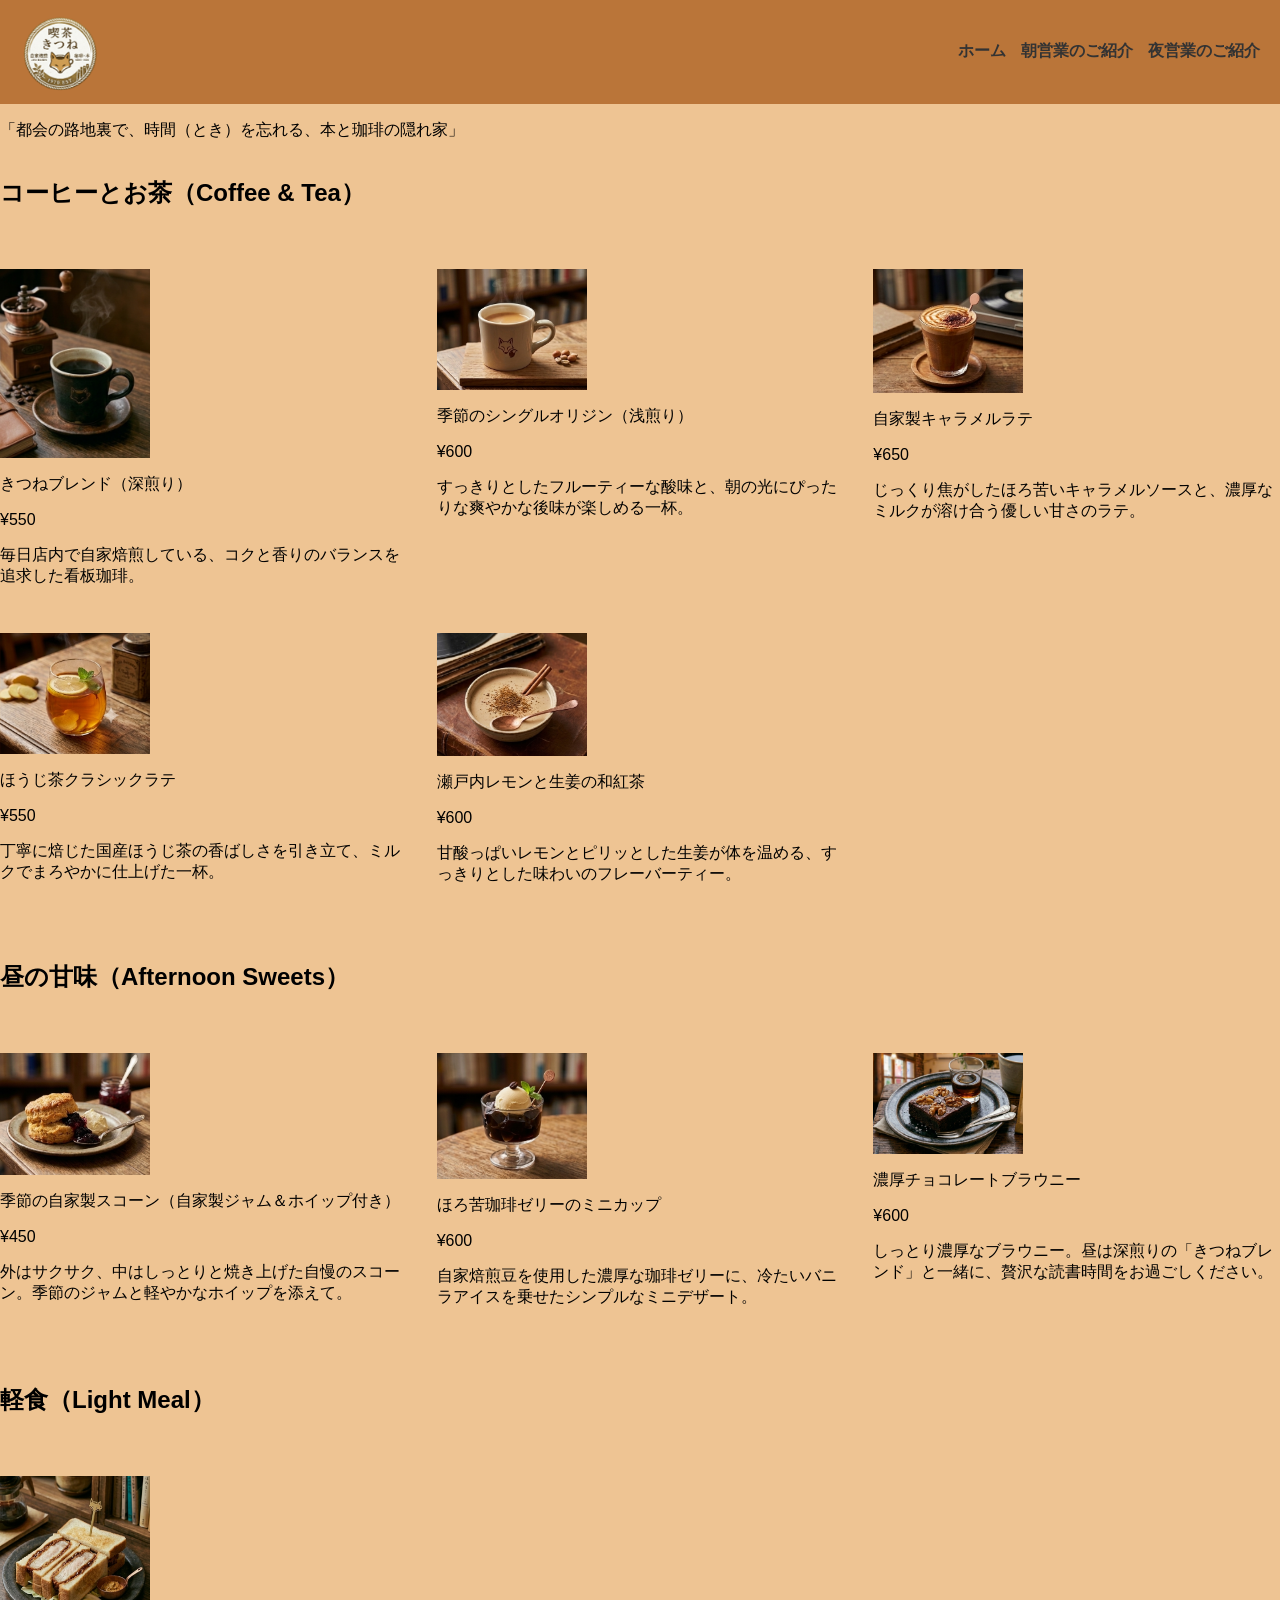
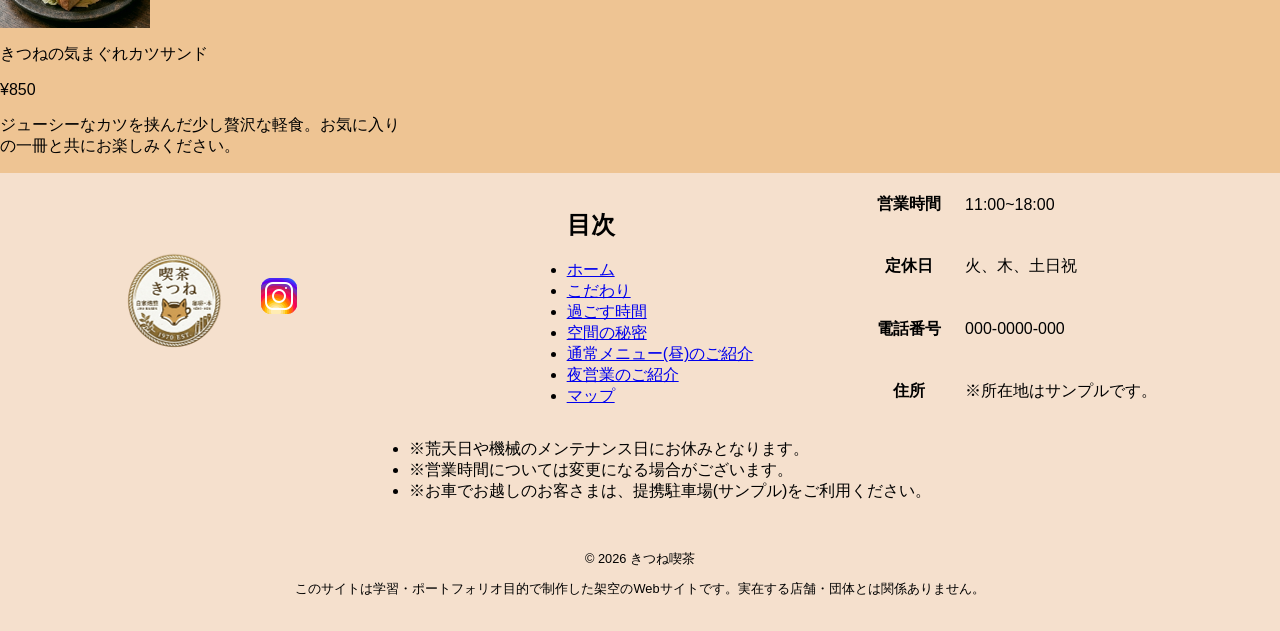
==== commit 95662cd9: "menyutuika" ====
--- a/menyu.html
+++ b/menyu.html
@@ -28,12 +28,8 @@
             <!-- 項目表示 -->
             <ul class="nav-menu">
                 <li><a href="index.html">ホーム</a></li>
-                <li><a href="#こだわり">こだわり</a></li>
-                <li><a href="#過ごす時間">過ごす時間</a></li>
-                <li><a href="#空間の秘密">空間の秘密</a></li>
-                <li><a href="#通常メニュー(昼)のご紹介">朝営業のご紹介</a></li>
-                <li><a href="#夜営業のご紹介">夜営業のご紹介</a></li>
-                <li><a href="#マップ">マップ</a></li>
+                <li><a href="menyu.html">朝営業のご紹介</a></li>
+                <li><a href="Yoru.html">夜営業のご紹介</a></li>
             </ul>
         </nav>
         <!-- コンセプトテキスト -->
@@ -42,9 +38,10 @@
 
     <!--! main -->
     <main>
+        <div class="main_grid">
         <!-- カテゴリ -->
         <h2>コーヒーとお茶（Coffee & Tea）</h2>
-        <div class="coffee_gintonic">
+        <div class="CoffeeTea_grid">
             <!-- きつねブレンド（深煎り） -->
             <div class="menyu_item">
                 <img class="img_size" src="image/ktune_simple.png" alt="きつねブレンド（深煎り）の写真">
@@ -57,7 +54,7 @@
 
             <!-- 季節のシングルオリジン（浅煎り） -->
             <div class="menyu_item">
-                <img class="img_size" src="image/single_origin.png" alt="季節のシングルオリジン（浅煎り）の写真">
+                <img class="img_size" src="image/singruorijin.png" alt="季節のシングルオリジン（浅煎り）の写真">
                 <div class="menyu_body">
                     <p class="menyu_name">季節のシングルオリジン（浅煎り）</p>
                     <p class="menyu_price">¥600</p>
@@ -67,7 +64,7 @@
 
             <!-- 自家製キャラメルラテ -->
             <div class="menyu_item">
-                <img class="img_size" src="image/caramel_latte.png" alt="自家製キャラメルラテの写真">
+                <img class="img_size" src="image/kyarameru.png" alt="自家製キャラメルラテの写真">
                 <div class="menyu_body">
                     <p class="menyu_name">自家製キャラメルラテ</p>
                     <p class="menyu_price">¥650</p>
@@ -77,7 +74,7 @@
 
             <!-- ほうじ茶クラシックラテ -->
             <div class="menyu_item">
-                <img class="img_size" src="image/hojicha_latte.png" alt="ほうじ茶クラシックラテの写真">
+                <img class="img_size" src="image/kurasikku.png" alt="ほうじ茶クラシックラテの写真">
                 <div class="menyu_body">
                     <p class="menyu_name">ほうじ茶クラシックラテ</p>
                     <p class="menyu_price">¥550</p>
@@ -87,7 +84,7 @@
 
             <!-- 瀬戸内レモンと生姜の和紅茶 -->
             <div class="menyu_item">
-                <img class="img_size" src="image/wakocha.png" alt="瀬戸内レモンと生姜の和紅茶の写真">
+                <img class="img_size" src="image/wakoutya.png" alt="瀬戸内レモンと生姜の和紅茶の写真">
                 <div class="menyu_body">
                     <p class="menyu_name">瀬戸内レモンと生姜の和紅茶</p>
                     <p class="menyu_price">¥600</p>
@@ -100,7 +97,7 @@
         <div class="AfternoonSweets_grid">
         <!-- 季節の自家製スコーン（プレーン） -->
             <div class="menyu_item">
-                <img class="img_size" src="image/scone_plain.png" alt="季節の自家製スコーン（プレーン）の写真">
+                <img class="img_size" src="image/hirusuko-n.png" alt="季節の自家製スコーン（プレーン）の写真">
                 <div class="menyu_body">
                     <p class="menyu_name">季節の自家製スコーン（自家製ジャム＆ホイップ付き）</p>
                     <p class="menyu_price">¥450</p>
@@ -110,7 +107,7 @@
 
         <!-- ほろ苦珈琲ゼリーとバニラアイス -->
             <div class="menyu_item">
-                <img class="img_size" src="image/coffee_jelly_day.png" alt="ほろ苦珈琲ゼリーとバニラアイスの写真">
+                <img class="img_size" src="image/coofeezeri-.png" alt="ほろ苦珈琲ゼリーとバニラアイスの写真">
                 <div class="menyu_body">
                     <p class="menyu_name">ほろ苦珈琲ゼリーのミニカップ</p>
                     <p class="menyu_price">¥600</p>
@@ -120,7 +117,7 @@
 
         <!-- 濃厚チョコレートブラウニー -->
             <div class="menyu_item">
-                <img class="img_size" src="image/brownie.png" alt="濃厚チョコレートブラウニーの写真">
+                <img class="img_size" src="image/browne.png" alt="濃厚チョコレートブラウニーの写真">
                 <div class="menyu_body">
                     <p class="menyu_name">濃厚チョコレートブラウニー</p>
                     <p class="menyu_price">¥600</p>
@@ -134,13 +131,14 @@
         <div class="LightMeal_grid">
             <!-- きつねの気まぐれカツサンド -->
             <div class="menyu_item">
-                <img class="img_size" src="image/katsu_sandwich.png" alt="きつねの気まぐれカツサンドの画像">
+                <img class="img_size" src="image/katu.png" alt="きつねの気まぐれカツサンドの画像">
                 <div class="menyu_body">
                     <p class="menyu_name">きつねの気まぐれカツサンド</p>
                     <p class="menyu_price">¥850</p>
                     <p class="menyu_describe">ジューシーなカツを挟んだ少し贅沢な軽食。お気に入りの一冊と共にお楽しみください。</p>
                 </div>
             </div>
+        </div>
         </div>
     </main>
 
--- a/css/menyu.css
+++ b/css/menyu.css
@@ -82,24 +82,26 @@
 }
 
 /* --- コンセプトテキスト --- */
-.MainConcept {
+/* .MainConcept {
     position: absolute;
     top: 400px;
     font-size: 2rem;
     color: #FFFFFF;
     text-shadow: 0 2px 8px rgba(0, 0, 0, 0.85);
-}
+} */
 
 /** main */
 /* カテゴリ分け */
-.CoffeeTea_grid{
-    display: grid;
-    grid-template-columns: repeat()1fr,1fr,1fr;
-    gap: 30px;
-}
+.main_grid{
+    display: flex;
+    flex-direction: column;
+    gap: 40px;
+}
+.CoffeeTea_grid,
+.AfternoonSweets_grid,
 .LightMeal_grid{
     display: grid;
-    grid-template-columns: repeat()1fr,1fr,1fr;
+    grid-template-columns: repeat(3,1fr);
     gap: 30px;
 }
 /* 商品 */
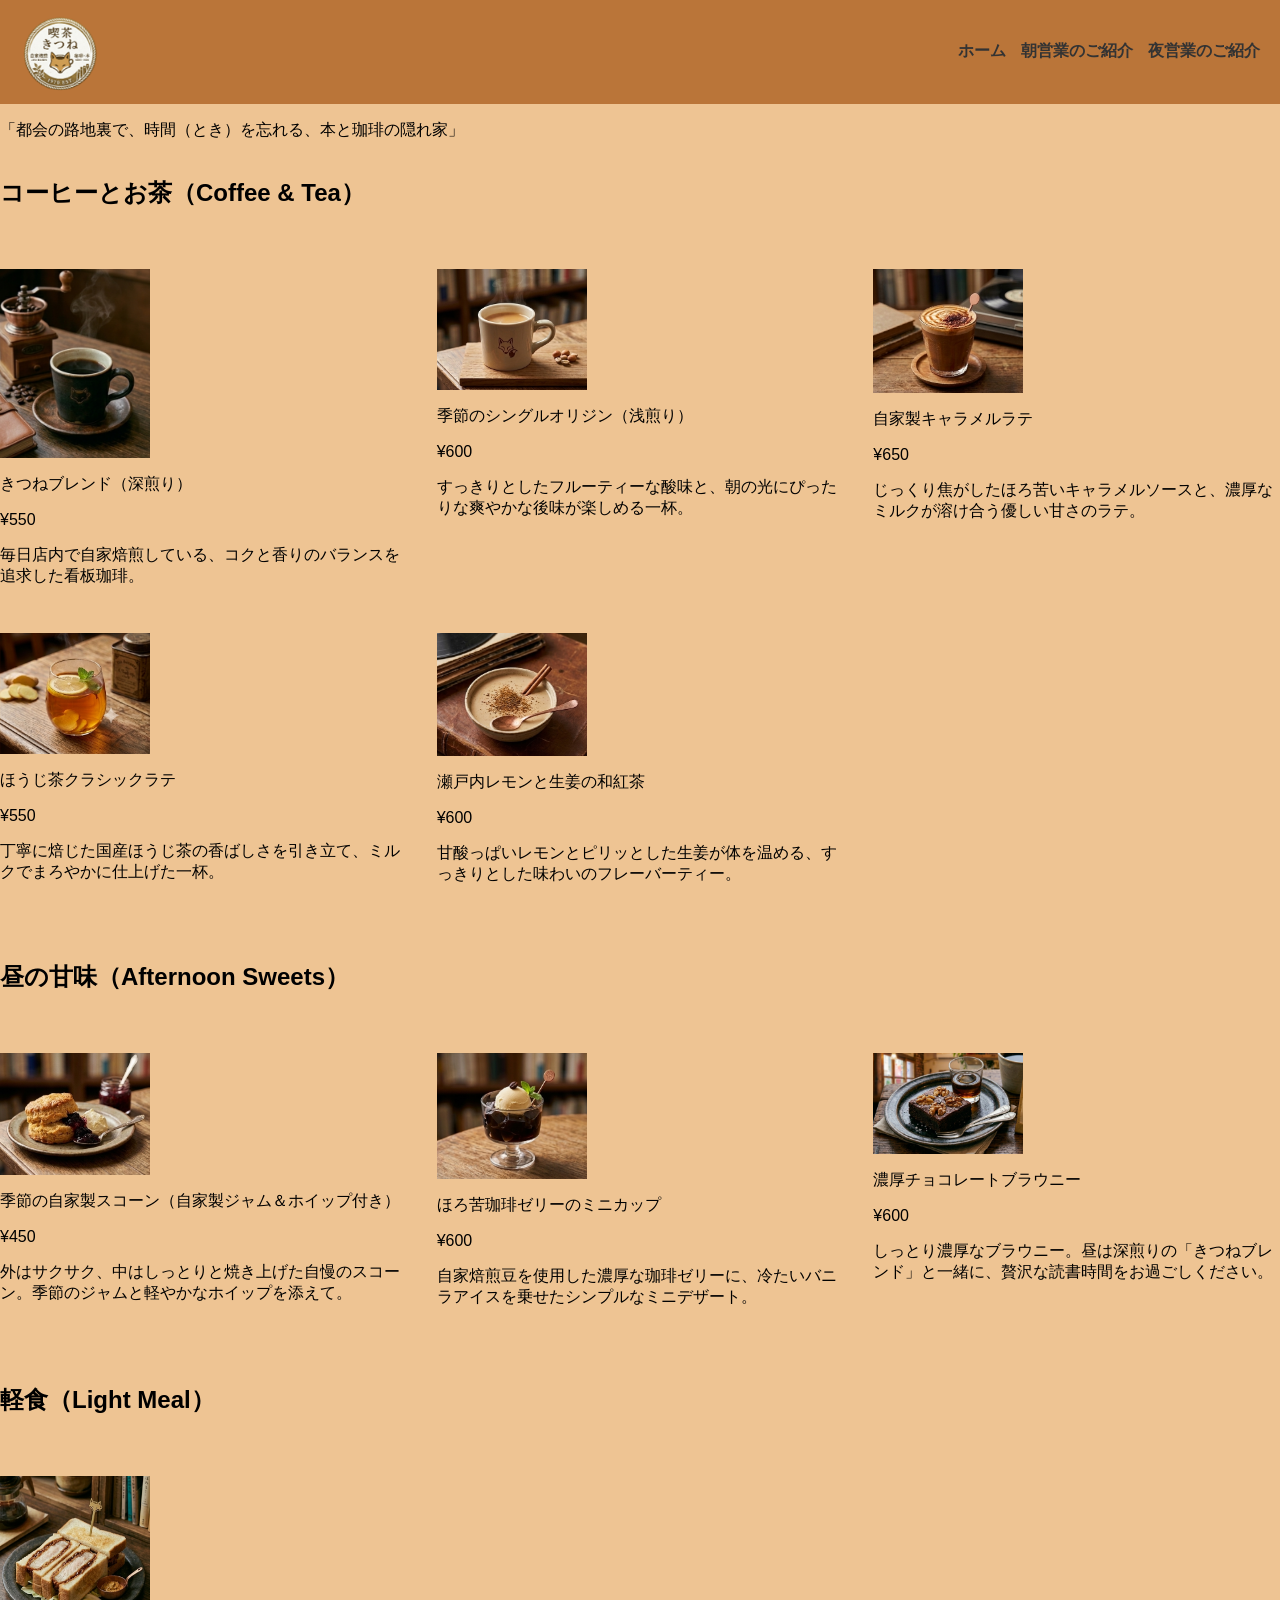
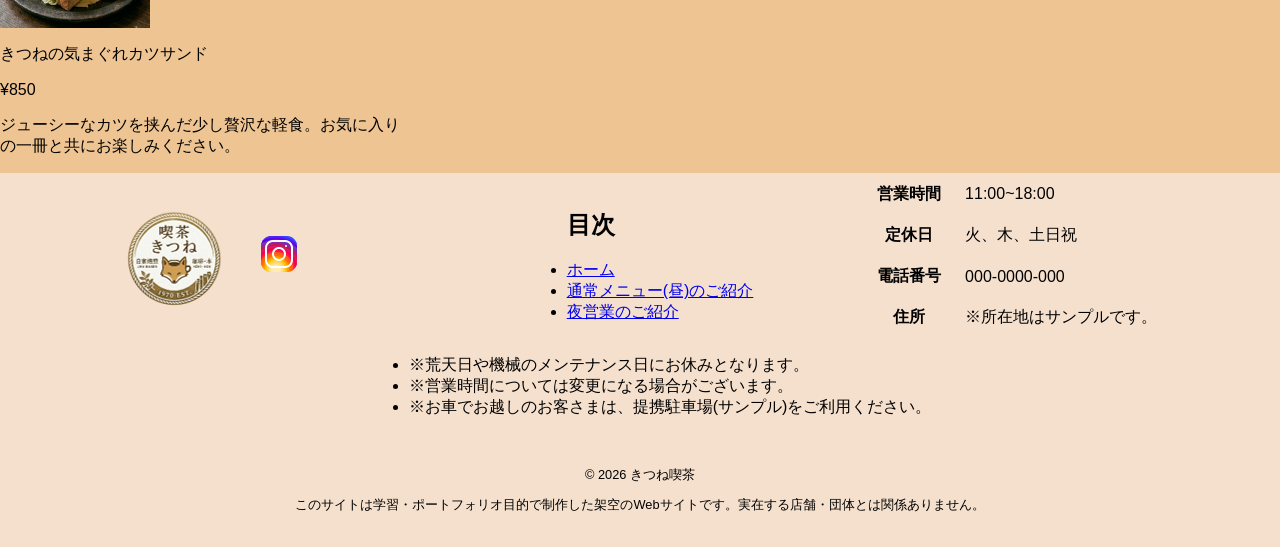
==== commit 66cb76b0: "mokuzityousei" ====
--- a/menyu.html
+++ b/menyu.html
@@ -159,12 +159,8 @@
                 <ul>
                     <h2>目次</h2>
                     <li><a href="index.html">ホーム</a></li>
-                    <li><a href="#こだわり">こだわり</a></li>
-                    <li><a href="#過ごす時間">過ごす時間</a></li>
-                    <li><a href="#空間の秘密">空間の秘密</a></li>
-                    <li><a href="#通常メニュー(昼)のご紹介">通常メニュー(昼)のご紹介</a></li>
-                    <li><a href="#夜営業のご紹介">夜営業のご紹介</a></li>
-                    <li><a href="#マップ">マップ</a></li>
+                    <li><a href="menyu.html">通常メニュー(昼)のご紹介</a></li>
+                    <li><a href="Yoru.html">夜営業のご紹介</a></li>
                 </ul>
             </div>
 
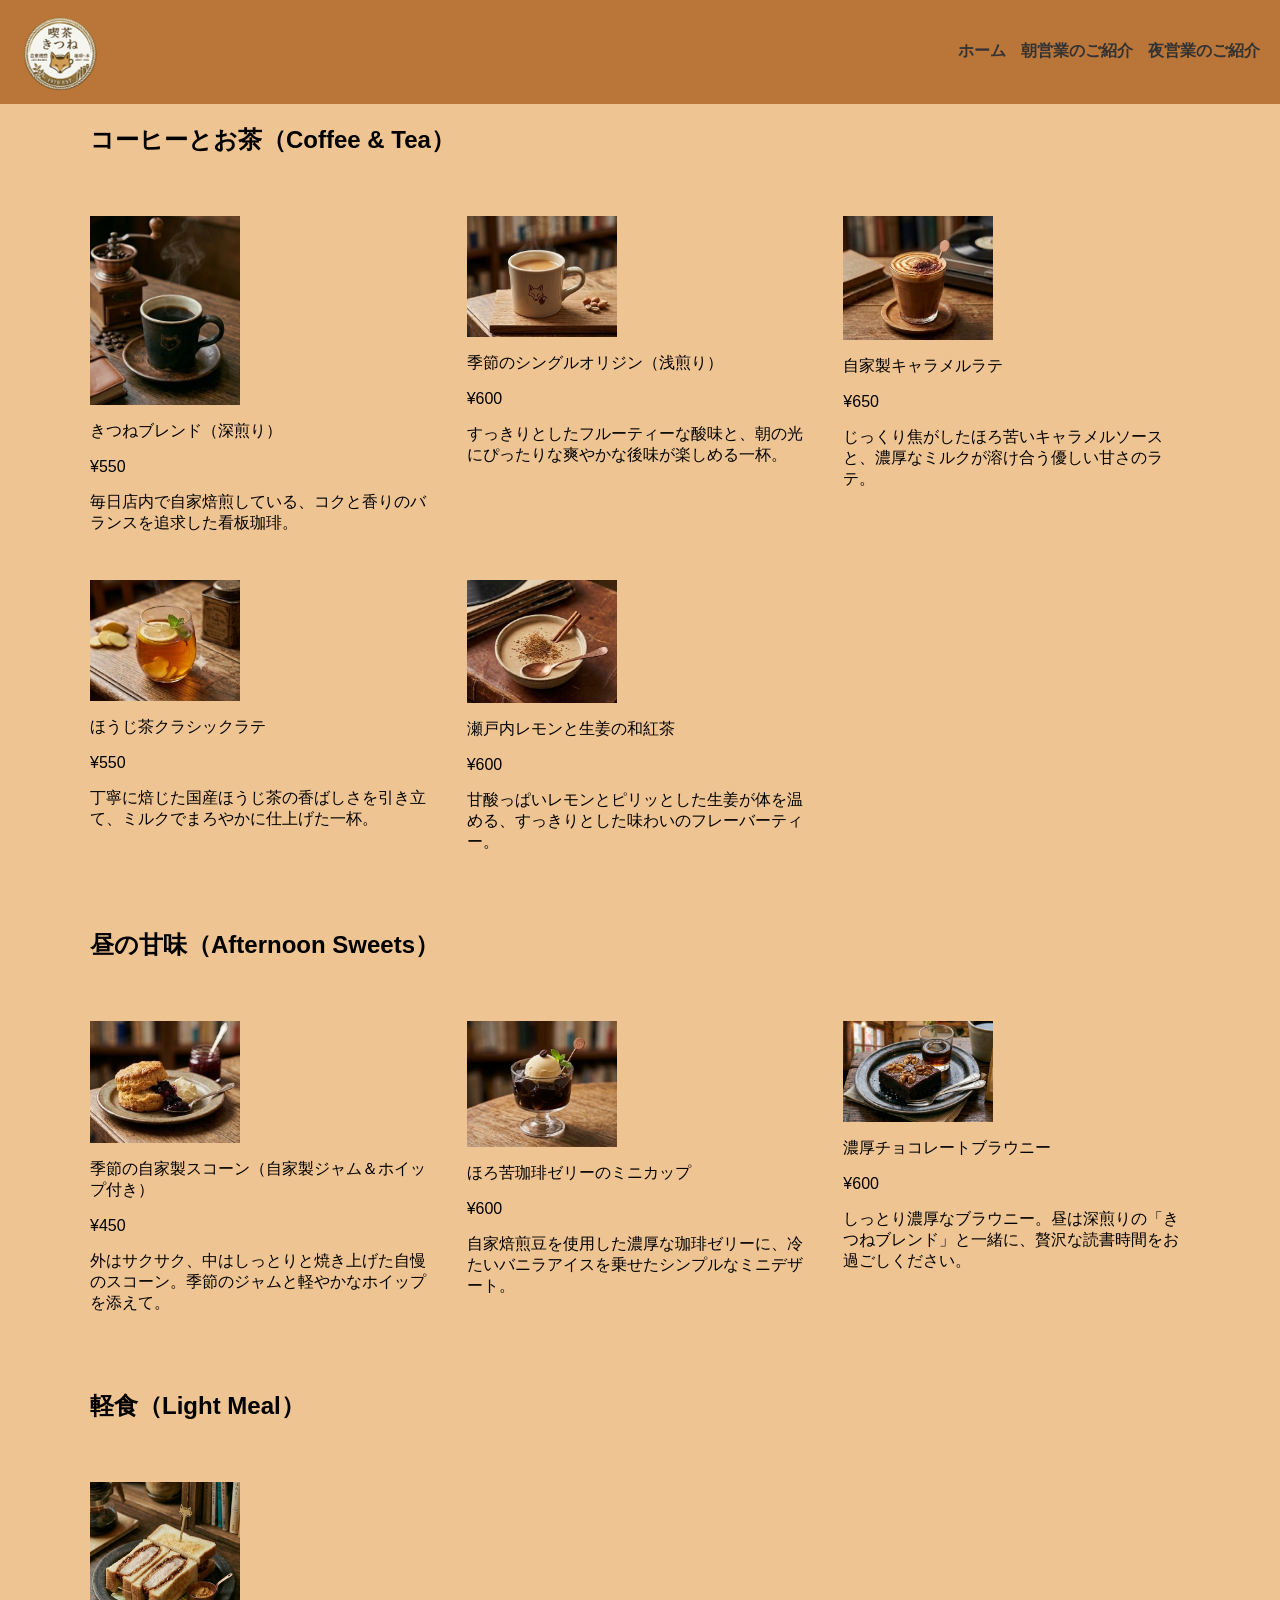
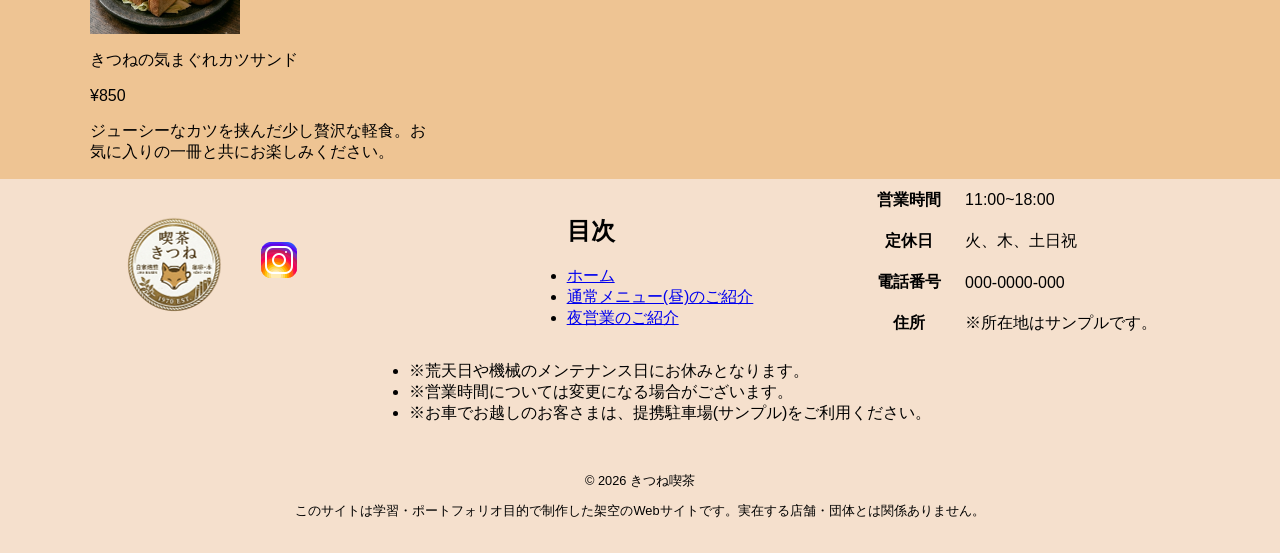
==== commit 518c38ef: "kannsei!" ====
--- a/menyu.html
+++ b/menyu.html
@@ -32,8 +32,6 @@
                 <li><a href="Yoru.html">夜営業のご紹介</a></li>
             </ul>
         </nav>
-        <!-- コンセプトテキスト -->
-        <p class="MainConcept">「都会の路地裏で、時間（とき）を忘れる、本と珈琲の隠れ家」</p>
     </header>
 
     <!--! main -->
--- a/css/menyu.css
+++ b/css/menyu.css
@@ -90,7 +90,14 @@
     text-shadow: 0 2px 8px rgba(0, 0, 0, 0.85);
 } */
 
+
 /** main */
+main {
+    max-width: 1100px;
+    margin: 0 auto;/* 中央寄せ */
+    padding: 0 24px;/* 画面が狭い時でも端にピタッとくっつかないための保険 */
+}
+
 /* カテゴリ分け */
 .main_grid{
     display: flex;
@@ -232,40 +239,13 @@
         padding: 0 15px;
     }
     /* main */
-    .container {
-        flex-direction: column;
-        align-items: flex-start;
-    }
-    .container img {
-        width: 100%;
-        max-width: 100%;
-        height: auto;
-    }
-    .two_img_right {
-        order: 0; /* 画像を上にしたいので順番をリセット */
-    }
-    .one {
-        order: 1; /* テキストは画像の後(下)に来るように */
-    }
-    main h2 {
-        text-align: center;
-    }
-    .text_right {
-        text-align: center;
-    }
-    /* 朝営業、夜営業の画像調整 */
-    .eigyou_img img {
-    width: 100%;
-    height: 300px;
-    object-fit: cover;
-    object-position: center; /* 画像の右側を優先して見せる */
-    }
-    /* マップのサイズ調整 */
-    .map_tyuuou {
-        width: 100%;
-        height: 300px;
-        max-width: 100%;
-    }
+    .CoffeeTea_grid,
+    .AfternoonSweets_grid,
+    .LightMeal_grid{
+        grid-template-columns: repeat(2,1fr);
+        gap: 10px;
+    }
+    
     /* footerの調整 */
     .footer_container {
 
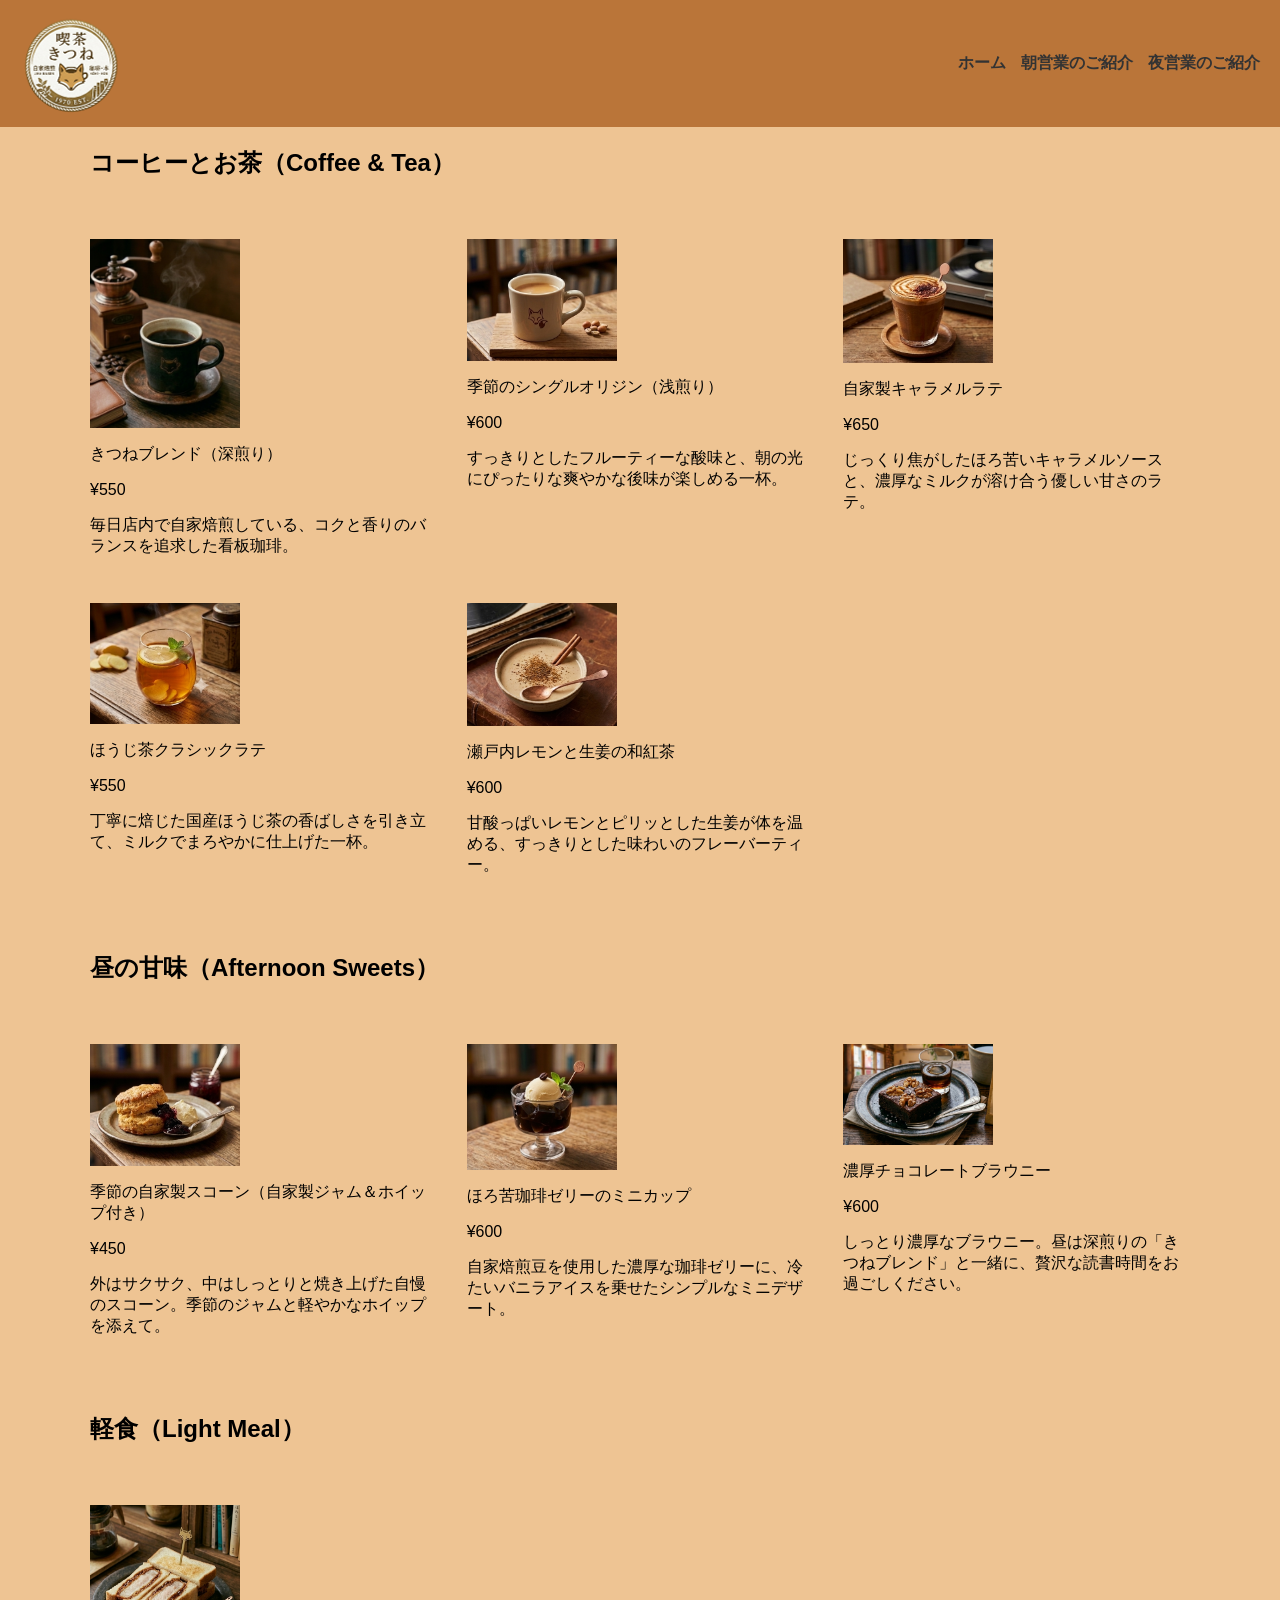
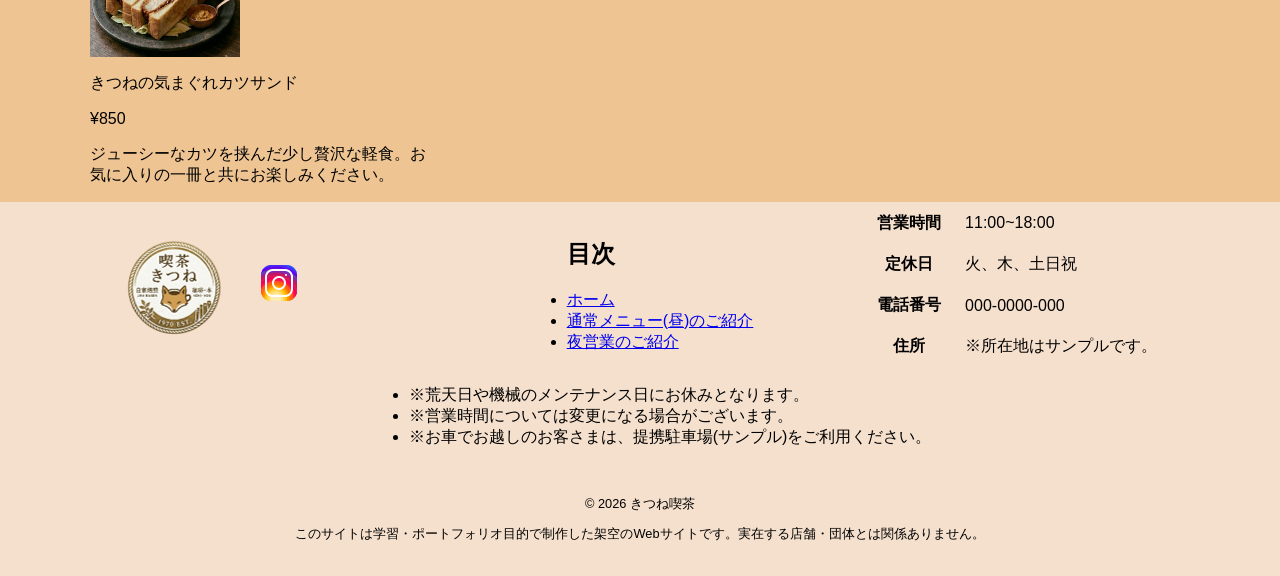
==== commit 51202a60: "saigo" ====
--- a/menyu.html
+++ b/menyu.html
@@ -4,7 +4,7 @@
 <head>
     <meta charset="UTF-8">
     <meta name="viewport" content="width=device-width, initial-scale=1.0">
-    <title>きつね喫茶</title>
+    <title>きつね喫茶(デモサイト)</title>
 
     <!-- ファビコン -->
     <link rel="icon" href="image/キツネアイコン3.png" type="image/png">
@@ -21,7 +21,7 @@
     <header>
         <nav>
             <!-- アイコン表示 -->
-            <a class="logo" href="index.html">
+            <!-- <a class="logo" href="index.html"> -->
                 <img src="image/きつね喫茶アイコン.png" alt="きつね喫茶のアイコン">
             </a>
 
--- a/css/menyu.css
+++ b/css/menyu.css
@@ -32,15 +32,6 @@
 }
 
 /** header */
-
-/* header {
-    background-image: url(../image/試作3.jgp.jpg);
-    background-repeat: no-repeat;
-    background-size: cover;
-    background-position: center;
-    height: 600px;
-    position: relative; 
-} */
 
 /* ナビゲーションメニュー */
 nav {
@@ -209,15 +200,12 @@
 @media (max-width: 700px) {
 
     /* header */
-    header{
-        min-height: 400px; 
-    }
-
     nav {
         flex-wrap: wrap;
         justify-content: center;
         gap: 10px;
     }
+
     .nav-menu {
         flex-wrap: wrap;
         justify-content: center;
@@ -227,10 +215,12 @@
     .logo img {
         width: 50px;
     }
+
     header {
         height: auto;
         padding-bottom: 30px;
     }
+    
     .MainConcept {
         position: static;
         margin-top: 150px;
